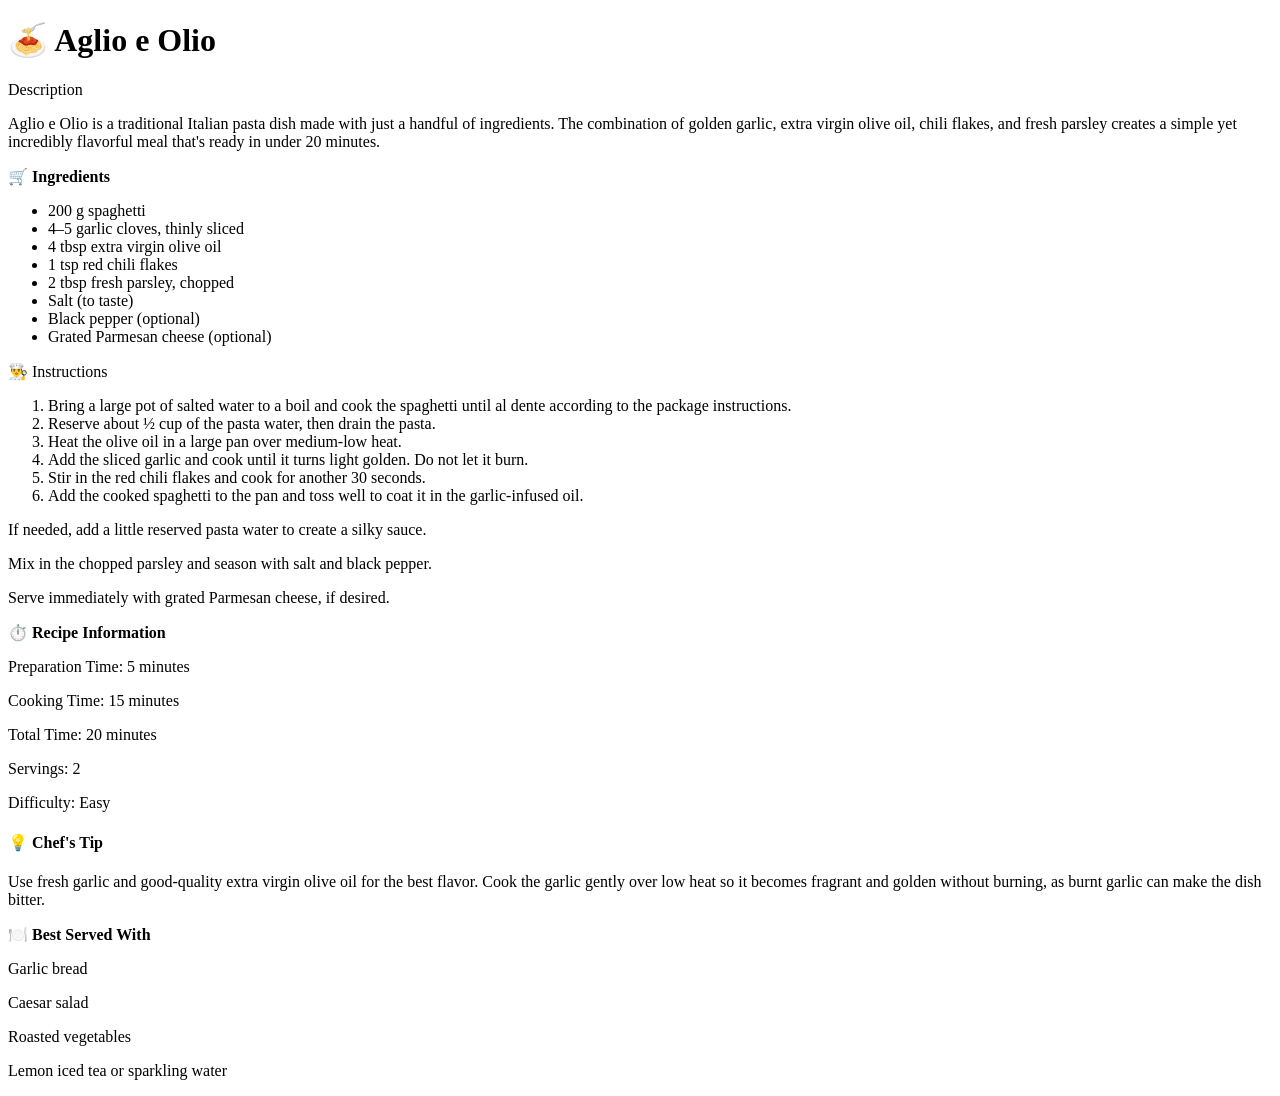
==== recipes/AglioeOlio.html @ f4bc2303 "Add Project" ====
<!DOCTYPE html>
<html lang="en">
<head>
    <meta charset="UTF-8">
    <meta name="viewport" content="width=device-width, initial-scale=1.0">
    <title>Aglio e Olio</title>
</head>
<body>
    <h1>🍝 Aglio e Olio</h1>
    <p><strong></strong>Description</strong></p>
    <p>Aglio e Olio is a traditional Italian pasta dish made with just a handful of ingredients. The combination of golden garlic, extra virgin olive oil, chili flakes, and fresh parsley creates a simple yet incredibly flavorful meal that's ready in under 20 minutes.</p>
    <p><strong>🛒 Ingredients</strong></p>
    <ul>
        <li>200 g spaghetti</li>
        <li>4–5 garlic cloves, thinly sliced</li>
        <li>4 tbsp extra virgin olive oil</li>
        <li>1 tsp red chili flakes</li>
        <li>2 tbsp fresh parsley, chopped</li>
        <li>Salt (to taste)</li>
        <li>Black pepper (optional)</li>
        <li>Grated Parmesan cheese (optional)</li>
    </ul>
    <p><strong></strong>👨‍🍳 Instructions</strong></p>
    <ol>
        <li>Bring a large pot of salted water to a boil and cook the spaghetti until al dente according to the package instructions.</li>
        <li>Reserve about ½ cup of the pasta water, then drain the pasta.</li>
        <li>Heat the olive oil in a large pan over medium-low heat.</li>
        <li>Add the sliced garlic and cook until it turns light golden. Do not let it burn.</li>
        <li>Stir in the red chili flakes and cook for another 30 seconds.</li>
        <li>Add the cooked spaghetti to the pan and toss well to coat it in the garlic-infused oil.</li>
    </ol>
    <p>If needed, add a little reserved pasta water to create a silky sauce.</p>
    <p>Mix in the chopped parsley and season with salt and black pepper.</p>
    <p>Serve immediately with grated Parmesan cheese, if desired.</p>
    <p><strong>⏱️ Recipe Information</strong></p>
    <p></p>Preparation Time: 5 minutes</p>
    <p>Cooking Time: 15 minutes</p>
    <p>Total Time: 20 minutes</p>
    <p>Servings: 2</p>
    <p>Difficulty: Easy</p>
    <h4>💡 Chef's Tip</h4>
    <p>Use fresh garlic and good-quality extra virgin olive oil for the best flavor. Cook the garlic gently over low heat so it becomes fragrant and golden without burning, as burnt garlic can make the dish bitter.</p>
    <p><strong>🍽️ Best Served With</strong></p>
    <p>Garlic bread</p>
    <p>Caesar salad</p>
    <p>Roasted vegetables</p>
    <p>Lemon iced tea or sparkling water</p>
</body>
</html>
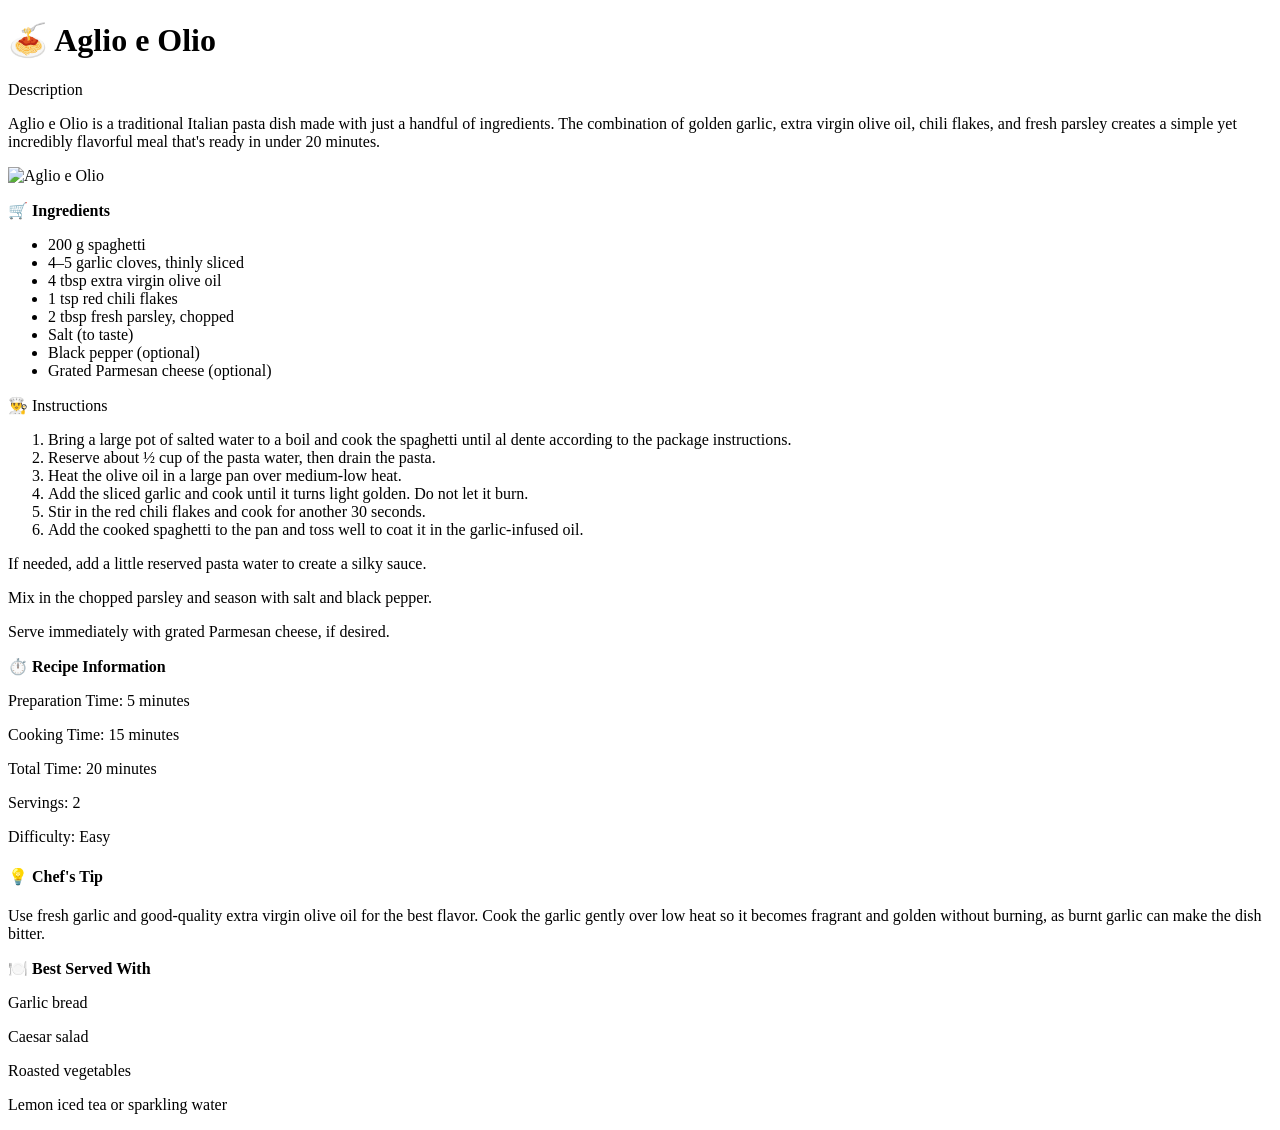
==== commit 45284e1b: "Images Added" ====
--- a/recipes/AglioeOlio.html
+++ b/recipes/AglioeOlio.html
@@ -9,6 +9,7 @@
     <h1>🍝 Aglio e Olio</h1>
     <p><strong></strong>Description</strong></p>
     <p>Aglio e Olio is a traditional Italian pasta dish made with just a handful of ingredients. The combination of golden garlic, extra virgin olive oil, chili flakes, and fresh parsley creates a simple yet incredibly flavorful meal that's ready in under 20 minutes.</p>
+    <img src="../images/aglio.png" alt="Aglio e Olio" style="width:100%;max-width:600px;">
     <p><strong>🛒 Ingredients</strong></p>
     <ul>
         <li>200 g spaghetti</li>
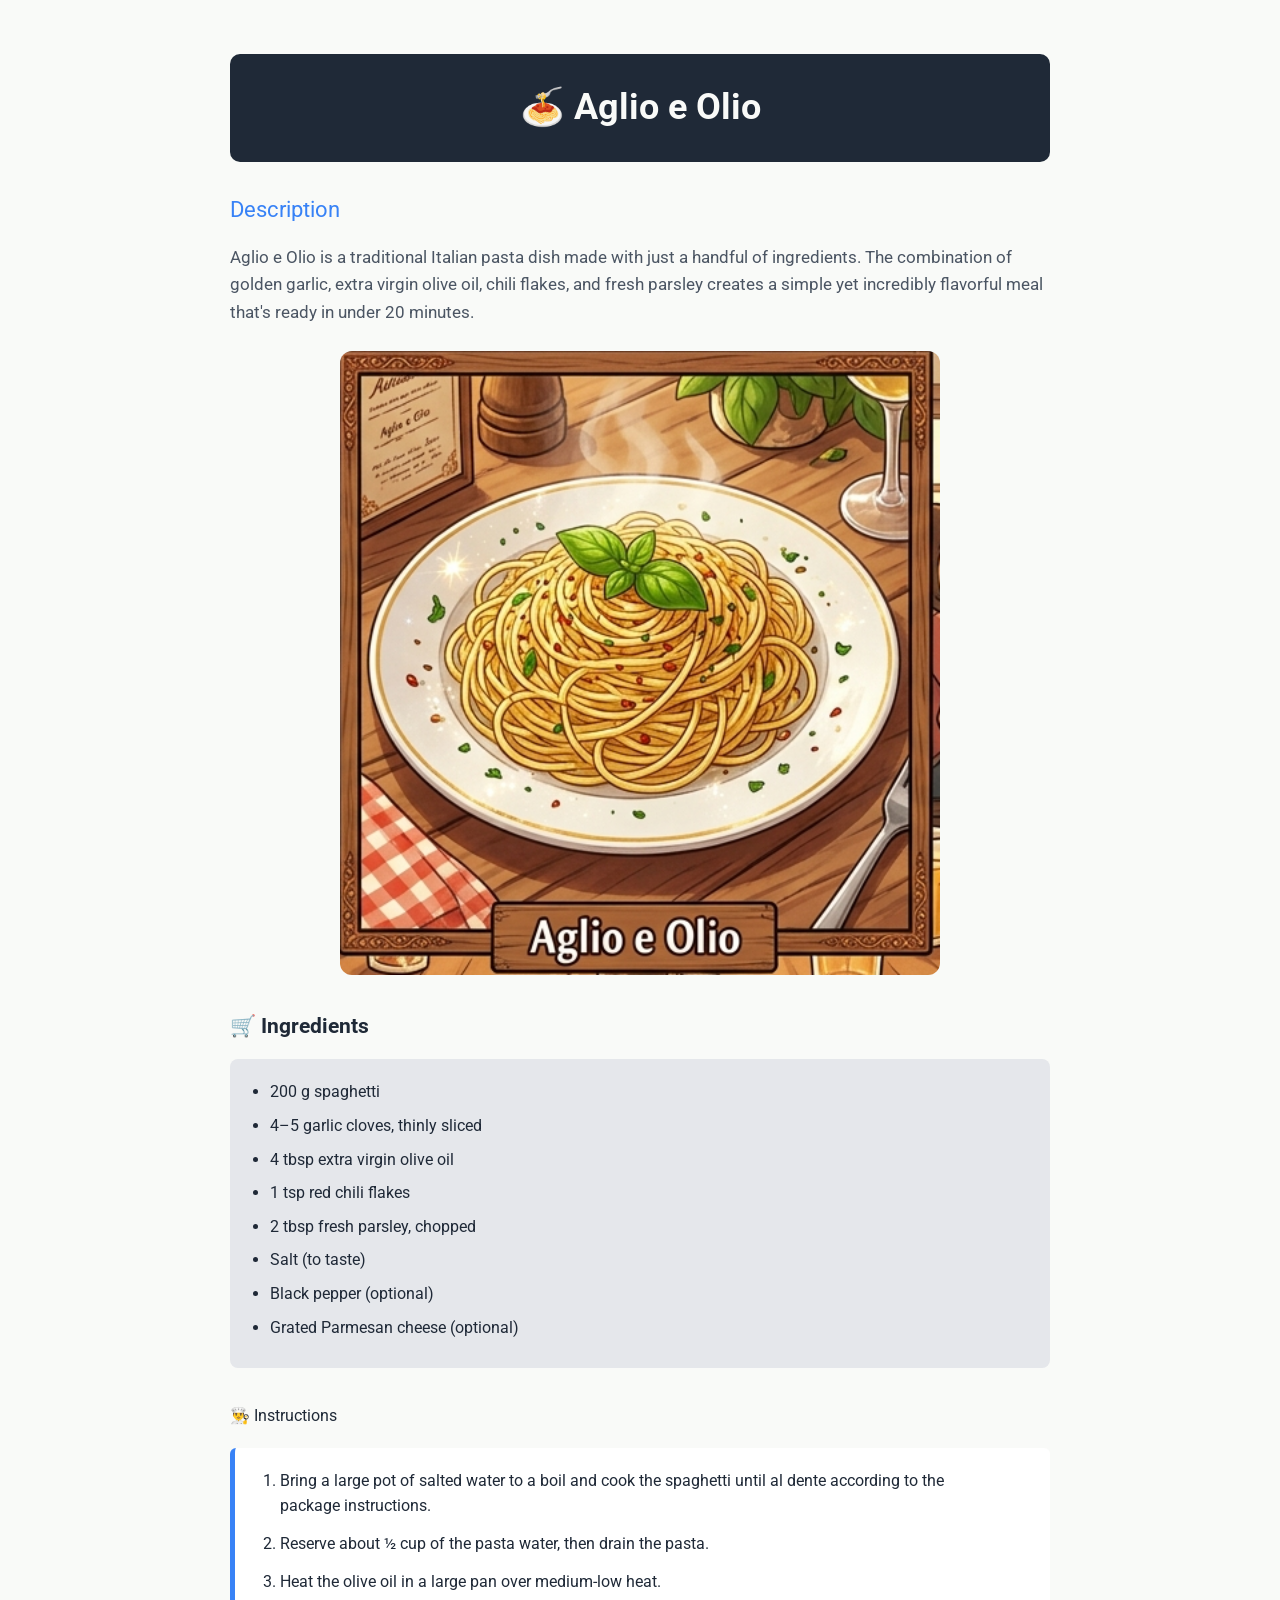
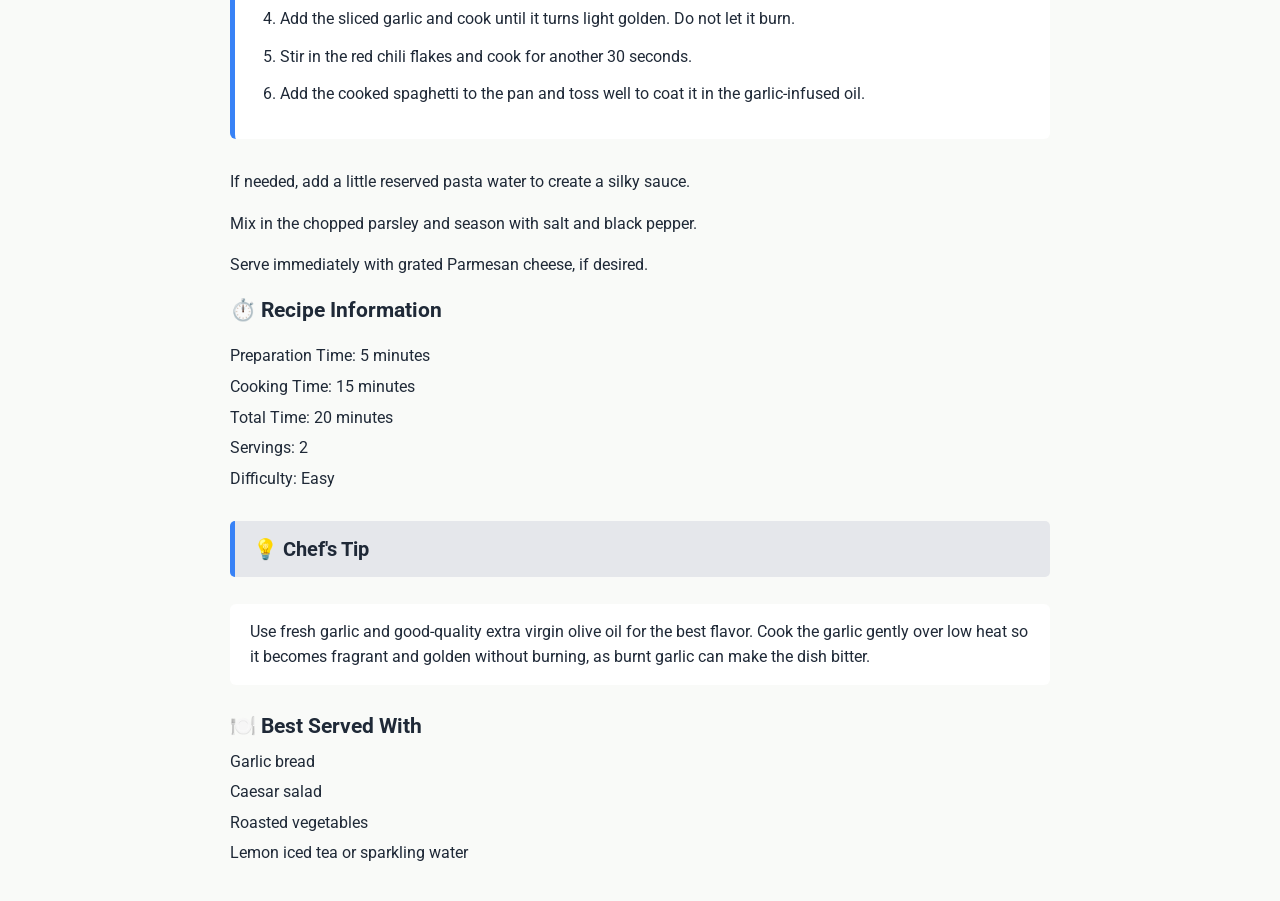
==== commit ef04c623: "style update" ====
--- a/recipes/AglioeOlio.html
+++ b/recipes/AglioeOlio.html
@@ -4,6 +4,13 @@
     <meta charset="UTF-8">
     <meta name="viewport" content="width=device-width, initial-scale=1.0">
     <title>Aglio e Olio</title>
+
+    <link
+        href="https://fonts.googleapis.com/css2?family=Roboto:wght@300;400;500;700;900&display=swap"
+        rel="stylesheet"
+    >
+
+    <link rel="stylesheet" href="style.css">
 </head>
 <body>
     <h1>🍝 Aglio e Olio</h1>
--- a/recipes/style.css
+++ b/recipes/style.css
@@ -0,0 +1,154 @@
+/* General */
+
+* {
+    box-sizing: border-box;
+}
+
+body {
+    font-family: "Roboto", Arial, sans-serif;
+    background-color: #F9FAF8;
+    color: #1F2937;
+    max-width: 900px;
+    margin: 0 auto;
+    padding: 30px 40px;
+    line-height: 1.6;
+}
+
+
+/* Main Heading */
+
+h1 {
+    background-color: #1F2937;
+    color: #F9FAF8;
+    padding: 25px;
+    border-radius: 10px;
+    text-align: center;
+    font-size: 36px;
+    margin-bottom: 30px;
+}
+
+
+/* Description */
+
+body > p:nth-of-type(1) {
+    color: #3882F6;
+    font-size: 22px;
+    margin-bottom: 5px;
+}
+
+body > p:nth-of-type(2) {
+    font-size: 17px;
+    color: #4B5563;
+    margin-bottom: 25px;
+}
+
+
+/* Recipe Image */
+
+img {
+    display: block;
+    width: 100%;
+    max-width: 600px;
+    height: auto;
+    margin: 20px auto 35px;
+    border-radius: 12px;
+}
+
+
+/* Section Headings */
+
+p strong {
+    color: #1F2937;
+    font-size: 21px;
+}
+
+
+/* Ingredients */
+
+ul {
+    background-color: #E5E7EB;
+    padding: 20px 40px;
+    border-radius: 8px;
+    margin-bottom: 30px;
+}
+
+ul li {
+    margin-bottom: 8px;
+}
+
+
+/* Instructions */
+
+ol {
+    padding: 20px 45px;
+    background-color: white;
+    border-left: 5px solid #3882F6;
+    border-radius: 6px;
+    margin-bottom: 30px;
+}
+
+ol li {
+    margin-bottom: 12px;
+}
+
+
+/* Recipe Information */
+
+body > p:nth-of-type(n+10) {
+    margin: 5px 0;
+}
+
+
+/* Chef's Tip */
+
+h4 {
+    background-color: #E5E7EB;
+    color: #1F2937;
+    padding: 12px 18px;
+    border-left: 5px solid #3882F6;
+    border-radius: 5px;
+    font-size: 20px;
+    margin-top: 30px;
+}
+
+h4 + p {
+    background-color: white;
+    padding: 15px 20px;
+    border-radius: 6px;
+}
+
+
+/* Best Served With */
+
+h4 ~ p strong {
+    display: block;
+    margin-top: 25px;
+}
+
+h4 ~ p {
+    margin: 7px 0;
+}
+
+
+/* Mobile */
+
+@media (max-width: 600px) {
+
+    body {
+        padding: 20px;
+    }
+
+    h1 {
+        font-size: 28px;
+        padding: 20px;
+    }
+
+    ol,
+    ul {
+        padding-left: 30px;
+    }
+
+    img {
+        width: 100%;
+    }
+}
